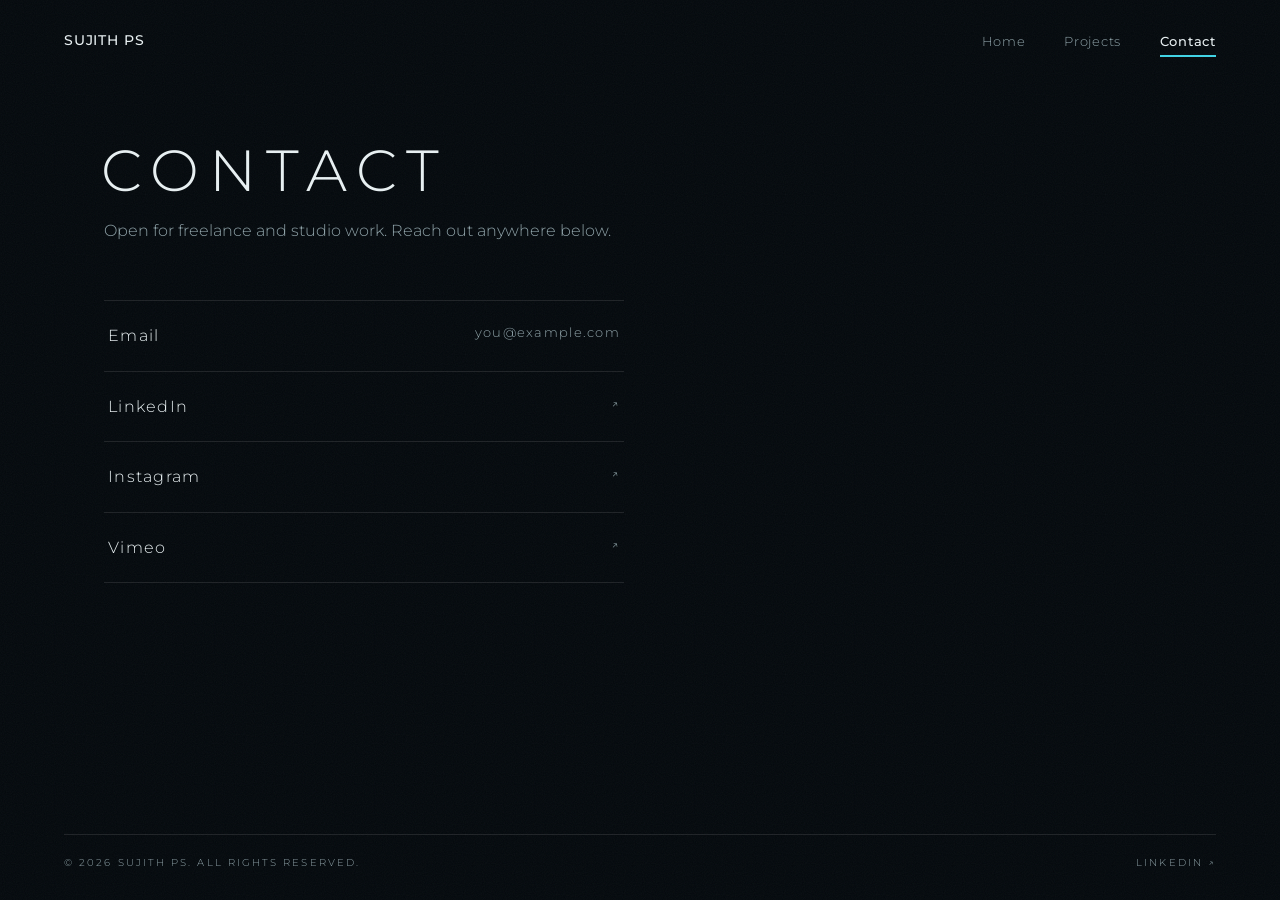
==== contact.html @ 6892ae94 "Add files via upload" ====
<!DOCTYPE html><html lang="en"><head><meta charset="utf-8"><meta name="viewport" content="width=device-width,initial-scale=1">
<link rel="preconnect" href="https://fonts.googleapis.com"><link rel="preconnect" href="https://fonts.gstatic.com" crossorigin>
<link href="https://fonts.googleapis.com/css2?family=Montserrat:wght@300;400;500&display=swap" rel="stylesheet">
<link rel="stylesheet" href="css/style.css">
<title>Contact — Sujith PS</title></head><body>
<header class="nav"><a class="logo" href="index.html">SUJITH PS</a><nav><ul>
<li><a href="index.html" >Home</a></li><li><a href="projects.html" >Projects</a></li><li><a href="contact.html" aria-current="page">Contact</a></li></ul></nav></header>
<main class="page">
  <h1>CONTACT</h1>
  <p class="lead">Open for freelance and studio work. Reach out anywhere below.</p>
  <ul class="contact-list">
    <li><a href="mailto:you@example.com">Email <span>you@example.com</span></a></li>
    <li><a href="https://www.linkedin.com/in/YOUR-LINKEDIN" target="_blank" rel="noopener">LinkedIn <span>&#8599;</span></a></li>
    <li><a href="https://www.instagram.com/YOUR-HANDLE" target="_blank" rel="noopener">Instagram <span>&#8599;</span></a></li>
    <li><a href="https://vimeo.com/YOUR-HANDLE" target="_blank" rel="noopener">Vimeo <span>&#8599;</span></a></li>
  </ul>
</main>
<footer><div class="foot"><span>&copy; 2026 Sujith PS. All rights reserved.</span><a href="https://www.linkedin.com/in/YOUR-LINKEDIN" target="_blank" rel="noopener">LinkedIn &#8599;</a></div></footer>
</body></html>
---- css/style.css ----
:root{
  --bg:#04090d; --ink:#e9f1f3; --mute:#8fa3a9;
  --accent:#3fd4e6; --line:rgba(255,255,255,.1);
  --pad:clamp(20px,5vw,80px);
}
*{box-sizing:border-box;margin:0;padding:0}
html{scroll-behavior:smooth}
body{background:var(--bg);color:var(--ink);font-family:'Montserrat',system-ui,sans-serif;font-weight:300;line-height:1.6;min-height:100vh;display:flex;flex-direction:column;overflow-x:hidden}
a{color:inherit;text-decoration:none}
:focus-visible{outline:2px solid var(--accent);outline-offset:4px}
body::before{content:"";position:fixed;inset:0;pointer-events:none;z-index:50;opacity:.05;
  background-image:url("data:image/svg+xml;utf8,<svg xmlns='http://www.w3.org/2000/svg' width='160' height='160'><filter id='n'><feTurbulence type='fractalNoise' baseFrequency='.9' numOctaves='2'/></filter><rect width='100%' height='100%' filter='url(%23n)'/></svg>")}

/* NAV */
.nav{position:absolute;top:0;left:0;right:0;z-index:20;display:flex;justify-content:space-between;align-items:center;padding:28px var(--pad)}
.logo{font-weight:500;letter-spacing:.45em;font-size:.85rem}
.nav ul{display:flex;gap:clamp(18px,3vw,40px);list-style:none}
.nav a{font-size:.8rem;color:var(--mute);letter-spacing:.06em;padding-bottom:6px;border-bottom:2px solid transparent;transition:color .25s,border-color .25s}
.nav .logo{color:var(--ink);border:0;padding:0;font-size:.85rem}
.nav a:hover{color:var(--ink)}
.nav a[aria-current="page"]{color:var(--ink);font-weight:500;border-color:var(--accent)}

/* HERO */
.hero{position:relative;min-height:min(78vh,720px);padding:0 var(--pad);display:flex;align-items:center}
.hero::before{content:"";position:absolute;inset:0;background:radial-gradient(ellipse at 85% 30%,rgba(63,212,230,.16),transparent 55%)}
.portrait{position:absolute;top:0;right:7%;width:min(44vw,640px);height:100%;overflow:hidden}
.portrait img{width:100%;height:100%;object-fit:cover;object-position:center top;filter:grayscale(1) contrast(1.05) brightness(.8)}
.portrait::before{content:"";position:absolute;inset:0;background:#0f6f7d;mix-blend-mode:color;opacity:.45;z-index:1}
.portrait::after{content:"";position:absolute;inset:0;z-index:2;
  background:linear-gradient(to right,var(--bg) 0%,transparent 40%),linear-gradient(to left,var(--bg) 0%,transparent 25%),linear-gradient(to top,var(--bg) 0%,transparent 40%),linear-gradient(to bottom,rgba(4,9,13,.6),transparent 25%)}
.intro{position:relative;z-index:5;padding-top:60px;max-width:640px}
h1{font-weight:300;font-size:clamp(2.6rem,7.5vw,5.8rem);letter-spacing:.17em;line-height:1.05;margin-left:-.05em}
.role{margin-top:20px;color:var(--accent);font-weight:300;font-size:clamp(.9rem,1.8vw,1.35rem);letter-spacing:.5em}
.about{margin-top:44px;padding-left:24px;border-left:2px solid var(--accent);color:#c3d0d4;font-size:.95rem;max-width:400px}

/* SHOWREEL */
.showreel{position:relative;z-index:6;width:min(780px,calc(100% - 2*var(--pad)));margin:-6vh auto 0;text-align:center}
.frame{position:relative;aspect-ratio:16/9;border:1px solid rgba(63,212,230,.55);border-radius:10px;overflow:hidden;cursor:pointer;
  background:linear-gradient(135deg,#0c1e27,#050c11);box-shadow:0 0 60px rgba(63,212,230,.18);width:100%}
.frame img,.frame iframe{position:absolute;inset:0;width:100%;height:100%;object-fit:cover;border:0}
.play{position:absolute;top:50%;left:50%;width:64px;height:64px;transform:translate(-50%,-50%);border:1.5px solid #fff;border-radius:50%;background:rgba(0,0,0,.25);backdrop-filter:blur(4px);transition:transform .3s,background .3s}
.play::after{content:"";position:absolute;top:50%;left:54%;transform:translate(-50%,-50%);border-left:16px solid #fff;border-top:10px solid transparent;border-bottom:10px solid transparent}
.frame:hover .play{transform:translate(-50%,-50%) scale(1.1);background:rgba(63,212,230,.25)}
.caption{display:inline-block;margin-top:22px;font-weight:500;font-size:.75rem;letter-spacing:.35em;text-transform:uppercase}
.caption::after{content:"";display:block;width:36px;height:2px;background:var(--accent);margin:10px auto 0}

/* FOOTER */
footer{margin-top:auto;padding:0 var(--pad) 28px}
.foot{display:flex;justify-content:space-between;gap:12px;flex-wrap:wrap;border-top:1px solid var(--line);margin-top:48px;padding-top:20px;font-size:.65rem;letter-spacing:.2em;color:var(--mute);text-transform:uppercase}
.foot a:hover{color:var(--accent)}

/* INNER PAGES */
.page{padding:140px var(--pad) 0;max-width:1200px;width:100%;margin:0 auto}
.page h1{font-size:clamp(2rem,5vw,3.6rem)}
.page .lead{margin-top:18px;color:var(--mute);max-width:520px}
.grid{display:grid;grid-template-columns:repeat(auto-fill,minmax(300px,1fr));gap:28px;margin-top:56px}
.card{position:relative;display:block;text-align:left;background:none;border:0;color:inherit;font:inherit;cursor:pointer}
.thumb{position:relative;aspect-ratio:16/9;border-radius:8px;overflow:hidden;border:1px solid var(--line);background:linear-gradient(135deg,#0c1e27,#050c11);transition:border-color .3s,box-shadow .3s}
.thumb img{width:100%;height:100%;object-fit:cover;display:block}
.card:hover .thumb{border-color:rgba(63,212,230,.6);box-shadow:0 0 40px rgba(63,212,230,.15)}
.card h3{margin-top:16px;font-weight:400;font-size:1.05rem;letter-spacing:.06em}
.card p{color:var(--mute);font-size:.8rem;margin-top:2px}
.contact-list{margin-top:56px;list-style:none;max-width:520px}
.contact-list li{border-top:1px solid var(--line)}
.contact-list li:last-child{border-bottom:1px solid var(--line)}
.contact-list a{display:flex;justify-content:space-between;padding:22px 4px;letter-spacing:.08em;transition:color .25s,padding .25s}
.contact-list a span{color:var(--mute);font-size:.8rem}
.contact-list a:hover{color:var(--accent);padding-left:12px}

/* MODAL */
.modal{position:fixed;inset:0;z-index:100;background:rgba(2,5,8,.92);display:none;align-items:center;justify-content:center;padding:20px}
.modal.open{display:flex}
.modal .box{width:min(960px,100%);aspect-ratio:16/9;position:relative}
.modal iframe{width:100%;height:100%;border:0;border-radius:8px}
.modal button{position:absolute;top:-44px;right:0;background:none;border:0;color:var(--ink);font:inherit;letter-spacing:.2em;font-size:.75rem;cursor:pointer}

/* MOBILE */
@media(max-width:760px){
  .nav{padding-top:22px}
  .logo{letter-spacing:.3em;font-size:.75rem}
  .hero{min-height:620px;align-items:flex-end;padding-bottom:70px}
  .portrait{right:0;left:0;width:100%;height:78%;opacity:.7}
  .portrait::after{background:linear-gradient(to top,var(--bg) 8%,transparent 70%),linear-gradient(to bottom,rgba(4,9,13,.6),transparent 25%)}
  .intro{padding-top:0}
  .role{letter-spacing:.35em}
  .showreel{margin-top:-30px}
  .play{width:52px;height:52px}
}
@media(prefers-reduced-motion:reduce){*{transition:none!important;scroll-behavior:auto!important}}
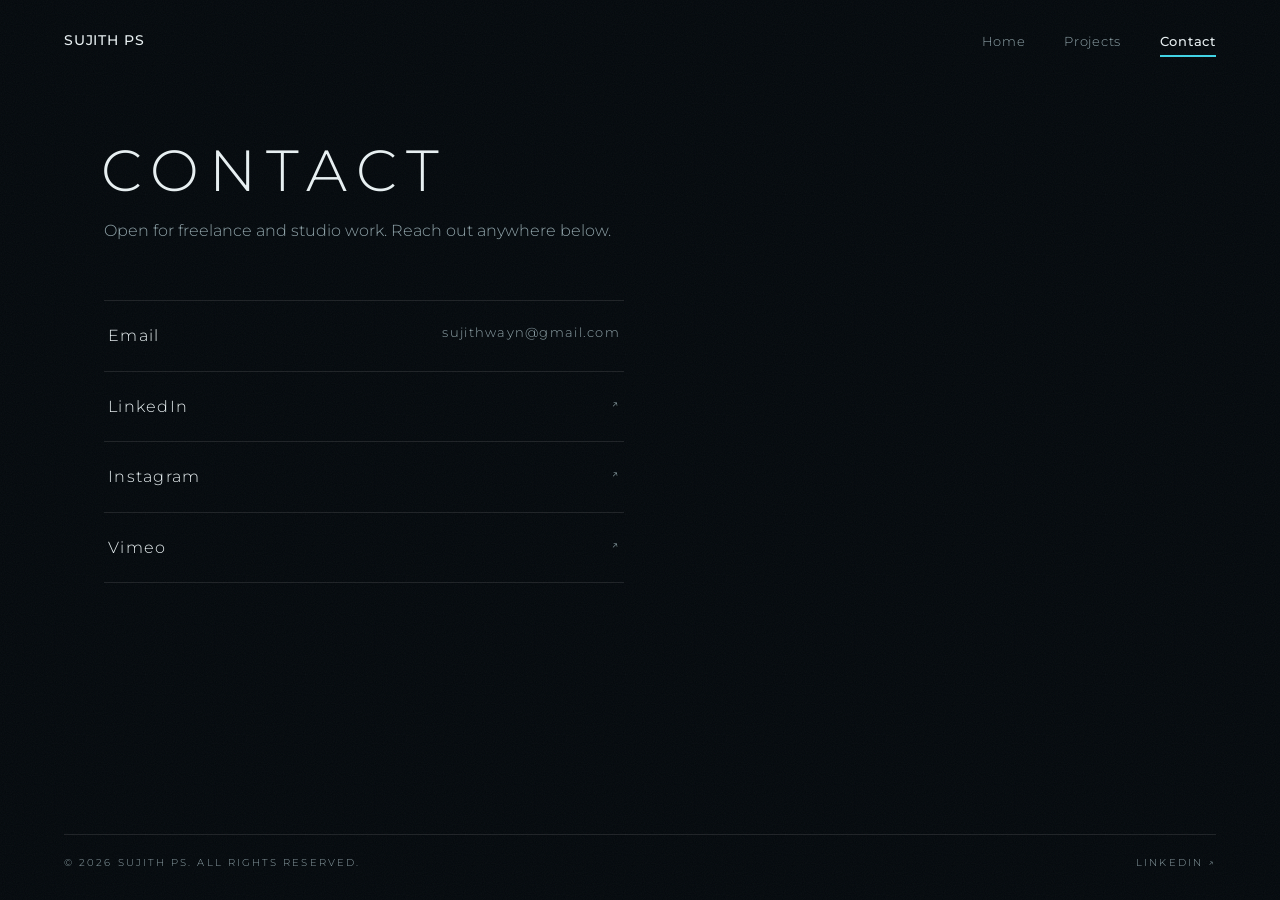
==== commit 6d4e349e: "Update email address in contact.html" ====
--- a/contact.html
+++ b/contact.html
@@ -9,7 +9,7 @@
   <h1>CONTACT</h1>
   <p class="lead">Open for freelance and studio work. Reach out anywhere below.</p>
   <ul class="contact-list">
-    <li><a href="mailto:you@example.com">Email <span>you@example.com</span></a></li>
+    <li><a href="mailto:sujithwayn@gmail.com">Email <span>sujithwayn@gmail.com</span></a></li>
     <li><a href="https://www.linkedin.com/in/YOUR-LINKEDIN" target="_blank" rel="noopener">LinkedIn <span>&#8599;</span></a></li>
     <li><a href="https://www.instagram.com/YOUR-HANDLE" target="_blank" rel="noopener">Instagram <span>&#8599;</span></a></li>
     <li><a href="https://vimeo.com/YOUR-HANDLE" target="_blank" rel="noopener">Vimeo <span>&#8599;</span></a></li>
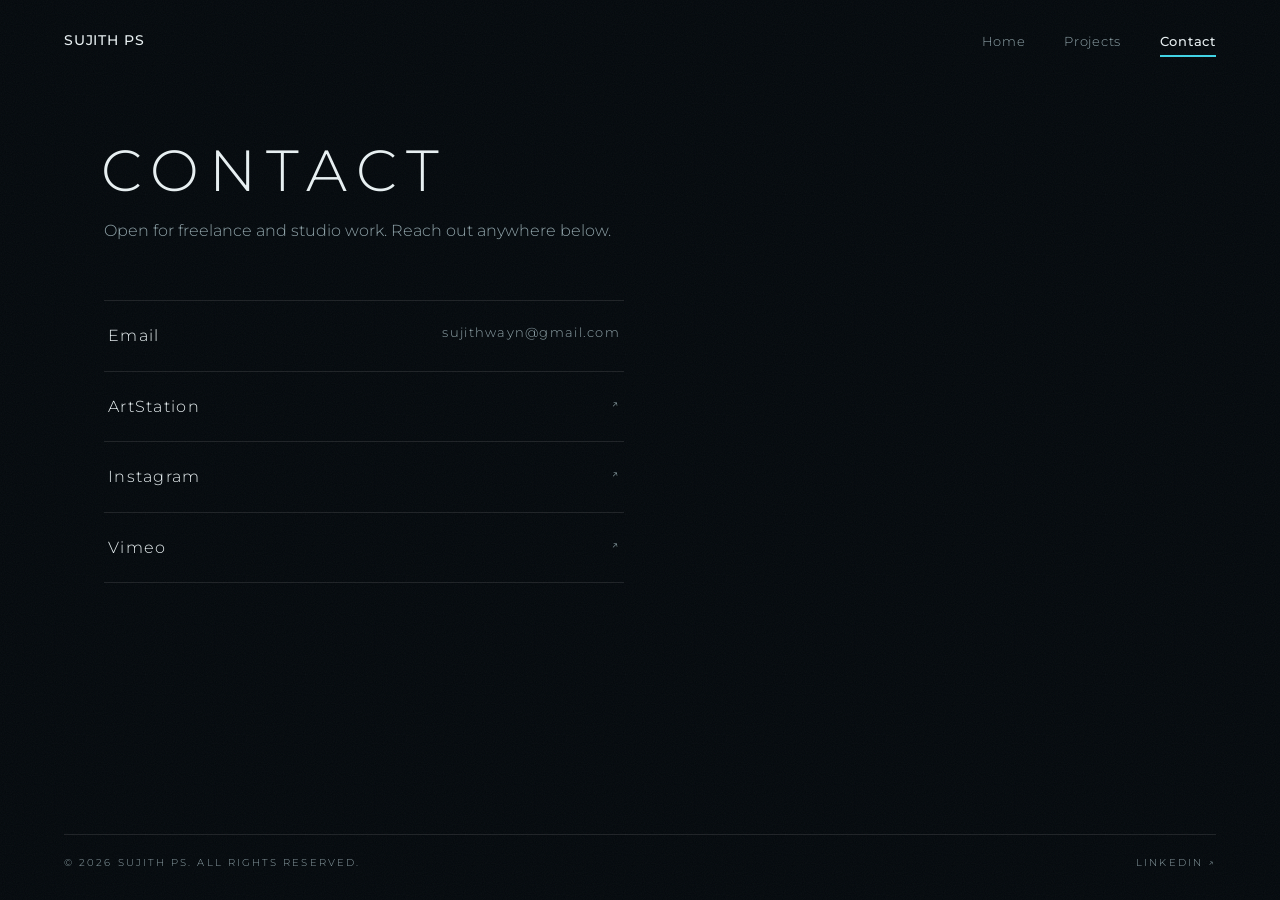
==== commit 3b7f7858: "Update contact.html" ====
--- a/contact.html
+++ b/contact.html
@@ -10,9 +10,9 @@
   <p class="lead">Open for freelance and studio work. Reach out anywhere below.</p>
   <ul class="contact-list">
     <li><a href="mailto:sujithwayn@gmail.com">Email <span>sujithwayn@gmail.com</span></a></li>
-    <li><a href="https://www.linkedin.com/in/YOUR-LINKEDIN" target="_blank" rel="noopener">LinkedIn <span>&#8599;</span></a></li>
-    <li><a href="https://www.instagram.com/YOUR-HANDLE" target="_blank" rel="noopener">Instagram <span>&#8599;</span></a></li>
-    <li><a href="https://vimeo.com/YOUR-HANDLE" target="_blank" rel="noopener">Vimeo <span>&#8599;</span></a></li>
+    <li><a href="https://www.artstation.com/sujithps" target="_blank" rel="noopener">ArtStation <span>&#8599;</span></a></li>
+    <li><a href="https://www.instagram.com/fxnerve_?cplk=eWZqeTJmZ3RudDRm" target="_blank" rel="noopener">Instagram <span>&#8599;</span></a></li>
+    <li><a href="https://vimeo.com/sujithps" target="_blank" rel="noopener">Vimeo <span>&#8599;</span></a></li>
   </ul>
 </main>
 <footer><div class="foot"><span>&copy; 2026 Sujith PS. All rights reserved.</span><a href="https://www.linkedin.com/in/YOUR-LINKEDIN" target="_blank" rel="noopener">LinkedIn &#8599;</a></div></footer>
--- a/css/style.css
+++ b/css/style.css
@@ -60,6 +60,17 @@
 .card:hover .thumb{border-color:rgba(63,212,230,.6);box-shadow:0 0 40px rgba(63,212,230,.15)}
 .card h3{margin-top:16px;font-weight:400;font-size:1.05rem;letter-spacing:.06em}
 .card p{color:var(--mute);font-size:.8rem;margin-top:2px}
+
+/* PROJECT POSTERS GRID */
+.posters{display:grid;grid-template-columns:repeat(auto-fill,minmax(190px,1fr));gap:32px 24px;margin-top:56px}
+.poster{display:block;color:inherit}
+.poster .art{position:relative;aspect-ratio:2/3;border-radius:8px;overflow:hidden;border:1px solid var(--line);background:linear-gradient(135deg,#0c1e27,#050c11);transition:border-color .3s,box-shadow .3s}
+.poster .art img{width:100%;height:100%;object-fit:cover;display:block;transition:transform .5s ease}
+.poster:hover .art{border-color:rgba(63,212,230,.6);box-shadow:0 0 40px rgba(63,212,230,.15)}
+.poster:hover .art img{transform:scale(1.05)}
+.poster h3{margin-top:14px;font-weight:400;font-size:.95rem;letter-spacing:.06em;line-height:1.35}
+.poster p{color:var(--mute);font-size:.75rem;margin-top:4px;letter-spacing:.04em}
+
 .contact-list{margin-top:56px;list-style:none;max-width:520px}
 .contact-list li{border-top:1px solid var(--line)}
 .contact-list li:last-child{border-bottom:1px solid var(--line)}
@@ -85,5 +96,6 @@
   .role{letter-spacing:.35em}
   .showreel{margin-top:-30px}
   .play{width:52px;height:52px}
+  .posters{grid-template-columns:repeat(2,1fr);gap:24px 16px}
 }
 @media(prefers-reduced-motion:reduce){*{transition:none!important;scroll-behavior:auto!important}}
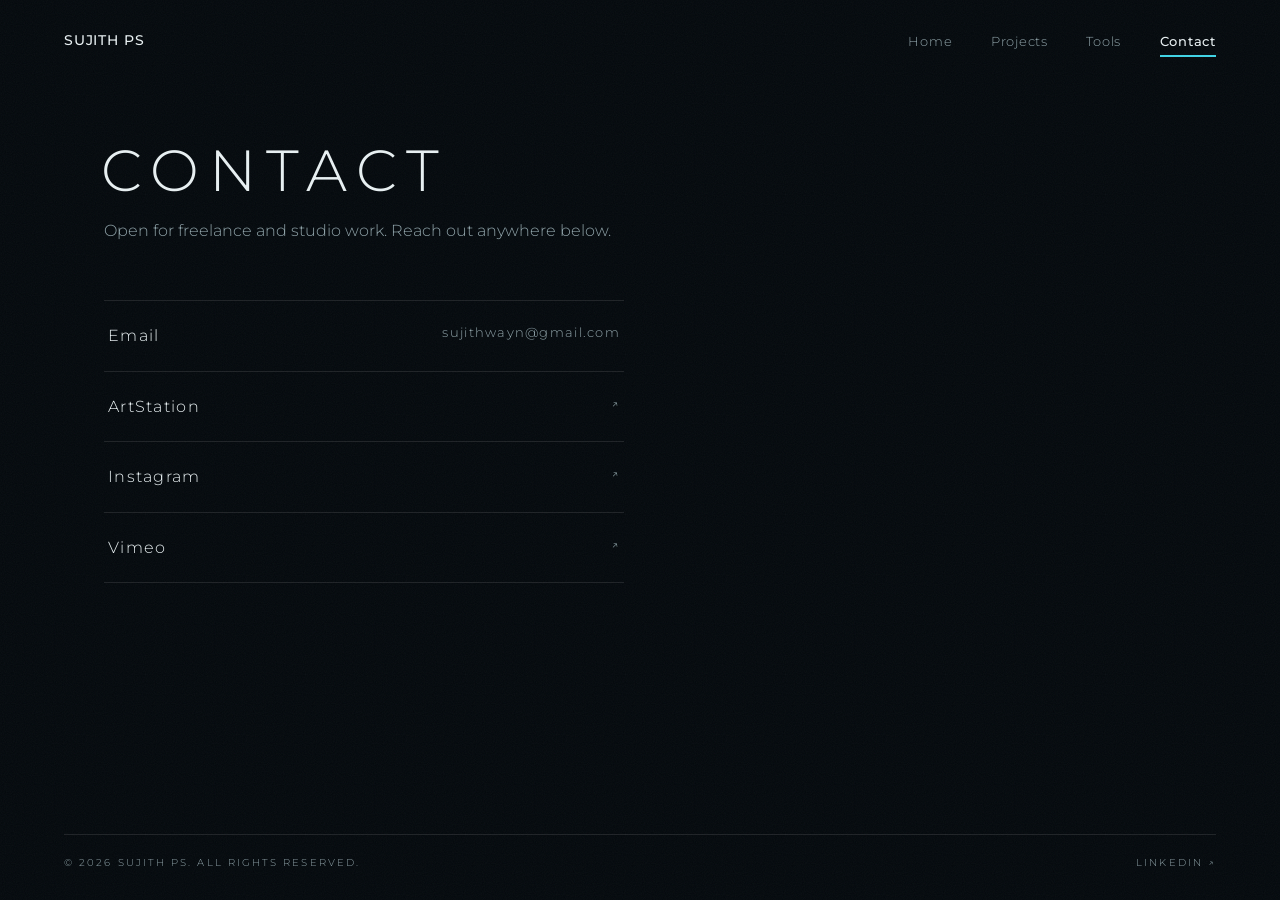
==== commit d6f7d0a5: "Update contact.html" ====
--- a/contact.html
+++ b/contact.html
@@ -4,7 +4,7 @@
 <link rel="stylesheet" href="css/style.css">
 <title>Contact — Sujith PS</title></head><body>
 <header class="nav"><a class="logo" href="index.html">SUJITH PS</a><nav><ul>
-<li><a href="index.html" >Home</a></li><li><a href="projects.html" >Projects</a></li><li><a href="contact.html" aria-current="page">Contact</a></li></ul></nav></header>
+<li><a href="index.html" >Home</a></li><li><a href="projects.html" >Projects</a></li><li><a href="tools.html">Tools</a></li><li><a href="contact.html" aria-current="page">Contact</a></li></ul></nav></header>
 <main class="page">
   <h1>CONTACT</h1>
   <p class="lead">Open for freelance and studio work. Reach out anywhere below.</p>
